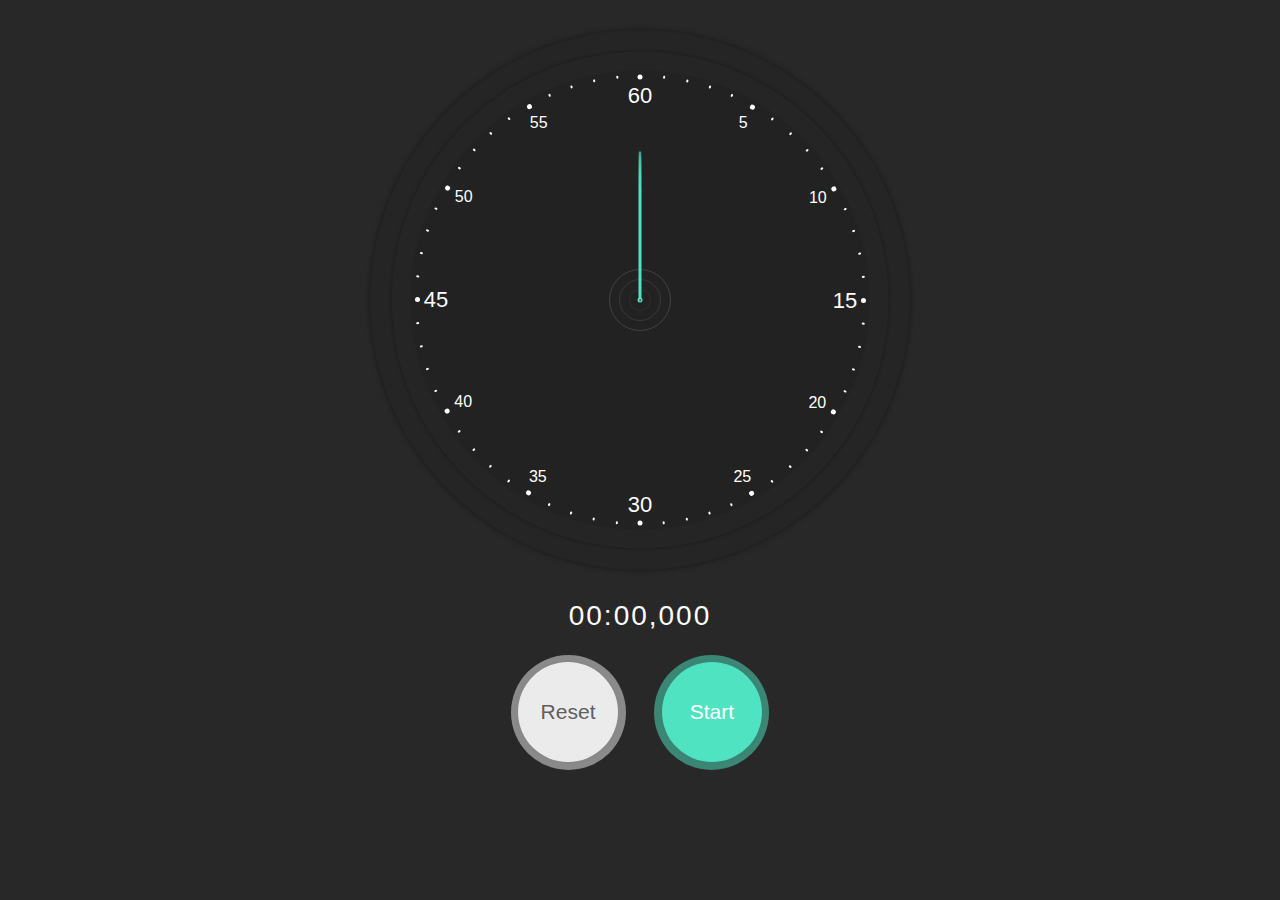
==== index.html @ 1d1e9a35 "timer" ====
<!doctype html>
<html>
<head>
<meta charset="utf-8">
<meta name="viewport" content="width=device-width, initial-scale=1.0, maximum-scale=1.0, user-scalable=0,user-scalable=no,minimal-ui">
</head>
<body>
</body>
<script>
location.href="./timer/index.html"
</script>
</html>
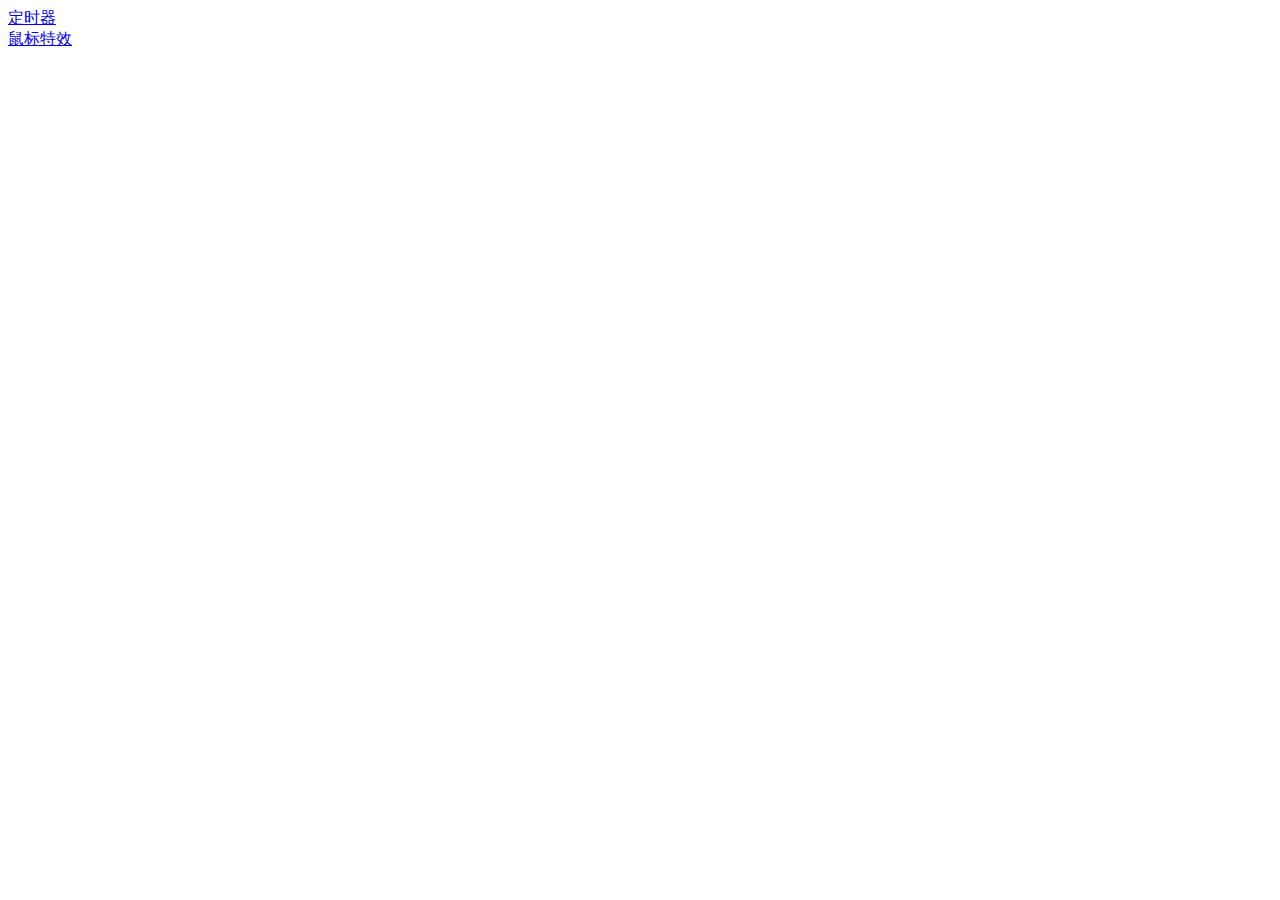
==== commit b0acfe98: "添加鼠标特效" ====
--- a/index.html
+++ b/index.html
@@ -5,8 +5,15 @@
 <meta name="viewport" content="width=device-width, initial-scale=1.0, maximum-scale=1.0, user-scalable=0,user-scalable=no,minimal-ui">
 </head>
 <body>
+<div>
+<a href="./timer/index.html">
+定时器
+</a>
+</div>
+<div>
+<a href="./mouseEffect/mouseEffect.html">
+鼠标特效
+</a>
+</div>
 </body>
-<script>
-location.href="./timer/index.html"
-</script>
 </html>
